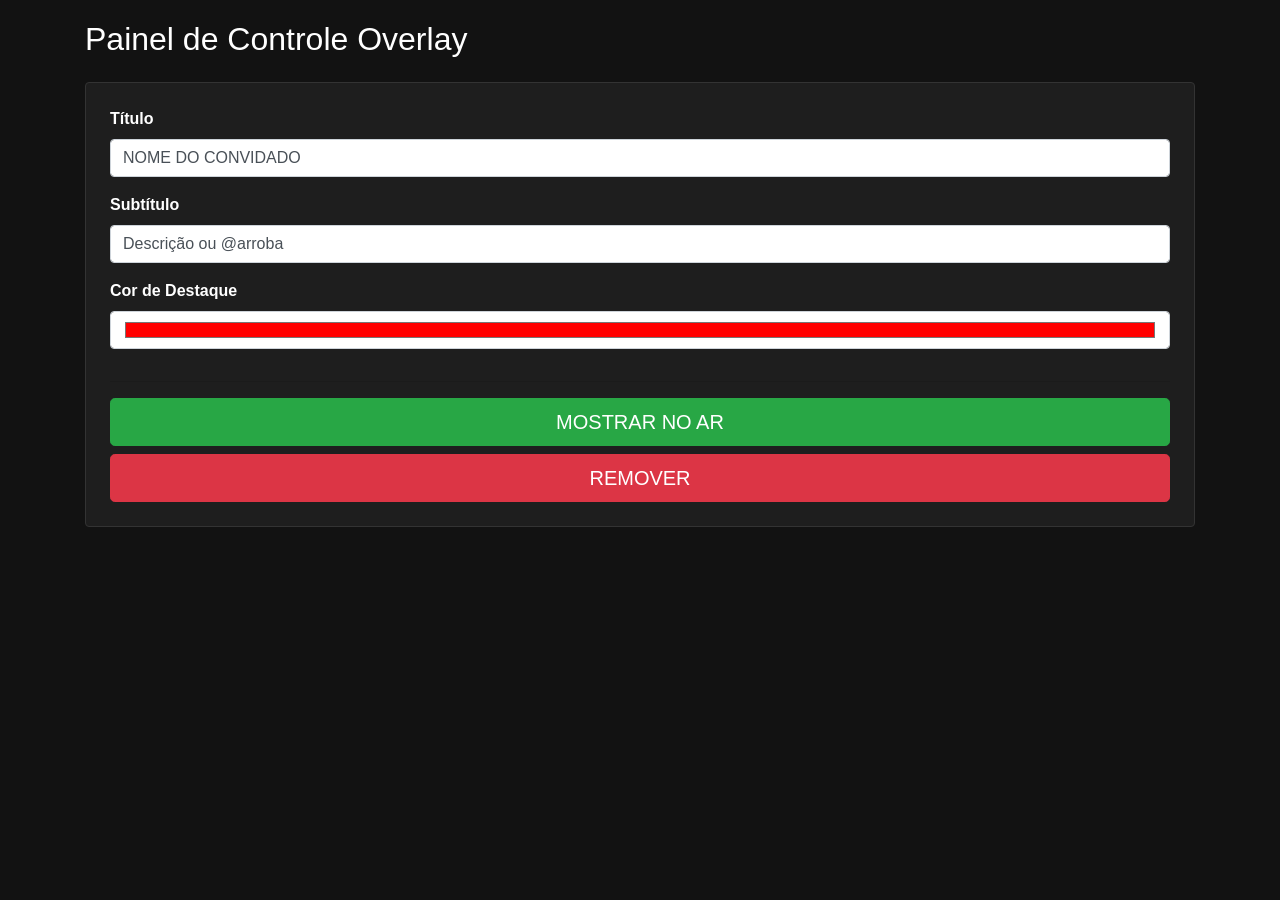
==== control.html @ b92c2464 "Create control.html" ====
<!DOCTYPE html>
<html lang="pt-br">
<head>
    <meta charset="UTF-8">
    <link rel="stylesheet" href="https://cdnjs.cloudflare.com/ajax/libs/twitter-bootstrap/4.5.3/css/bootstrap.min.css">
    <style>
        body { background: #121212; color: white; padding: 20px; }
        .card { background: #1e1e1e; border: 1px solid #333; }
        label { font-weight: bold; }
    </style>
</head>
<body>
    <div class="container">
        <h2 class="mb-4">Painel de Controle Overlay</h2>
        
        <div class="card p-4">
            <div class="form-group">
                <label>Título</label>
                <input type="text" id="title" class="form-control" value="NOME DO CONVIDADO">
            </div>
            <div class="form-group">
                <label>Subtítulo</label>
                <input type="text" id="subtitle" class="form-control" value="Descrição ou @arroba">
            </div>
            <div class="form-group">
                <label>Cor de Destaque</label>
                <input type="color" id="color" class="form-control" value="#ff0000">
            </div>
            <hr>
            <button class="btn btn-success btn-lg btn-block" onclick="sendData(true)">MOSTRAR NO AR</button>
            <button class="btn btn-danger btn-lg btn-block" onclick="sendData(false)">REMOVER</button>
        </div>
    </div>

    <script>
        function sendData(isVisible) {
            const data = {
                title: document.getElementById('title').value,
                subtitle: document.getElementById('subtitle').value,
                color: document.getElementById('color').value,
                visible: isVisible
            };
            localStorage.setItem('overlayData', JSON.stringify(data));
        }
    </script>
</body>
</html>
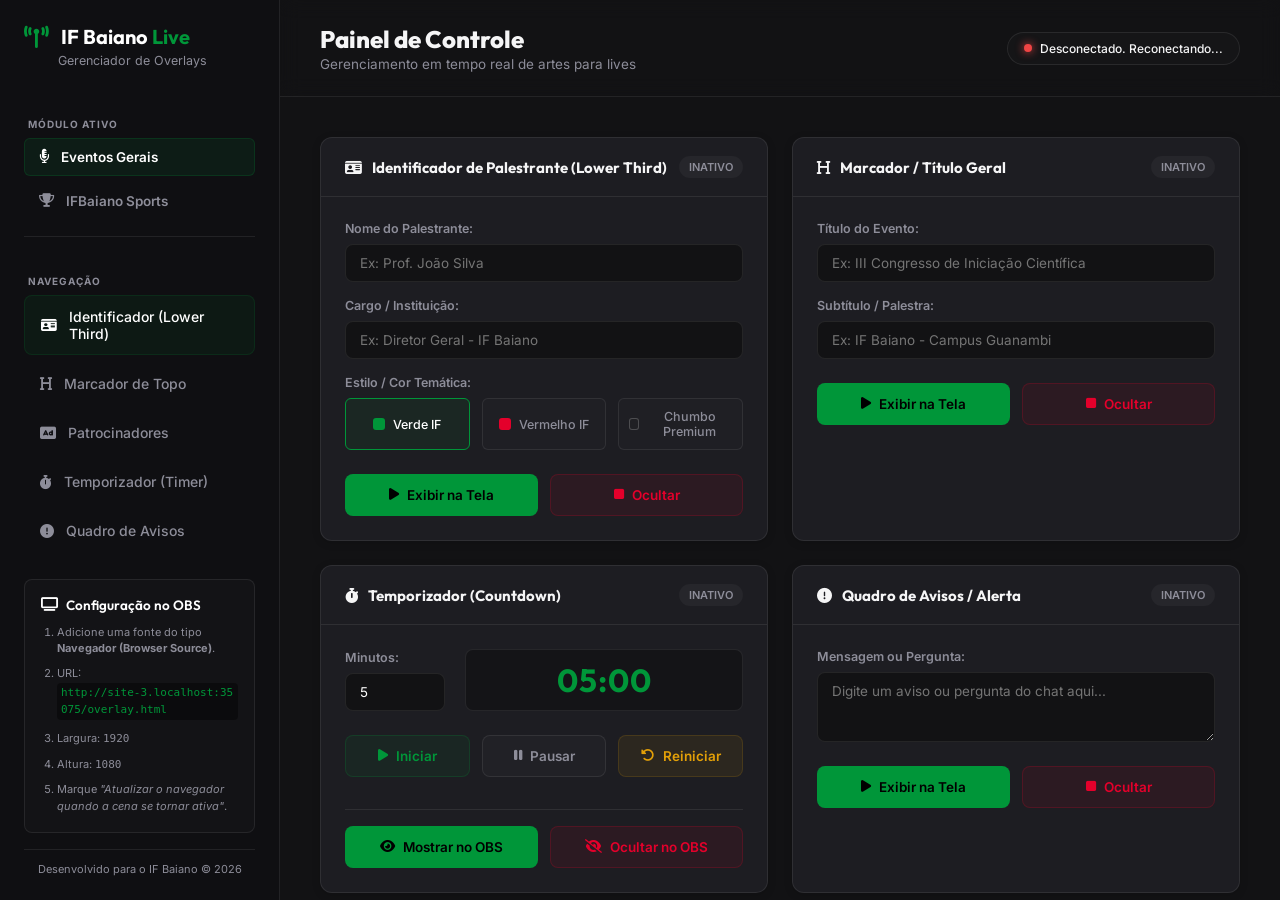
==== commit 7d9ba683: "att" ====
--- a/control.html
+++ b/control.html
@@ -1,47 +1,273 @@
 <!DOCTYPE html>
-<html lang="pt-br">
+<html lang="pt-BR">
 <head>
-    <meta charset="UTF-8">
-    <link rel="stylesheet" href="https://cdnjs.cloudflare.com/ajax/libs/twitter-bootstrap/4.5.3/css/bootstrap.min.css">
-    <style>
-        body { background: #121212; color: white; padding: 20px; }
-        .card { background: #1e1e1e; border: 1px solid #333; }
-        label { font-weight: bold; }
-    </style>
+  <meta charset="UTF-8">
+  <meta name="viewport" content="width=device-width, initial-scale=1.0">
+  <title>Painel de Controle de Overlays — IF Baiano</title>
+  <!-- Google Fonts: Inter & Outfit -->
+  <link rel="preconnect" href="https://fonts.googleapis.com">
+  <link rel="preconnect" href="https://fonts.gstatic.com" crossorigin>
+  <link href="https://fonts.googleapis.com/css2?family=Inter:wght@300;400;500;600;700&family=Outfit:wght@400;600;700;800&display=swap" rel="stylesheet">
+  <!-- FontAwesome Icons -->
+  <link rel="stylesheet" href="https://cdnjs.cloudflare.com/ajax/libs/font-awesome/6.4.0/css/all.min.css">
+  <!-- Custom CSS -->
+  <link rel="stylesheet" href="static/css/control.css">
 </head>
 <body>
-    <div class="container">
-        <h2 class="mb-4">Painel de Controle Overlay</h2>
+  <div class="app-wrapper">
+    <!-- SIDEBAR -->
+    <aside class="sidebar">
+      <div class="sidebar-header">
+        <div class="logo">
+          <i class="fa-solid fa-tower-broadcast logo-icon"></i>
+          <span>IF Baiano <span class="accent-text">Live</span></span>
+        </div>
+        <p class="tagline">Gerenciador de Overlays</p>
+      </div>
+
+      <div class="sidebar-section-title">Módulo Ativo</div>
+      <div class="module-selector-tabs">
+        <a href="control.html" class="module-tab active events"><i class="fa-solid fa-microphone-lines"></i> Eventos Gerais</a>
+        <a href="control_sports.html" class="module-tab"><i class="fa-solid fa-trophy"></i> IFBaiano Sports</a>
+      </div>
+
+      <div class="sidebar-section-title">Navegação</div>
+      <nav class="sidebar-nav">
+        <a href="#sec-lower-third" class="nav-item active">
+          <i class="fa-solid fa-id-card"></i> Identificador (Lower Third)
+        </a>
+        <a href="#sec-title" class="nav-item">
+          <i class="fa-solid fa-heading"></i> Marcador de Topo
+        </a>
+        <a href="#sec-sponsors" class="nav-item">
+          <i class="fa-solid fa-rectangle-ad"></i> Patrocinadores
+        </a>
+        <a href="#sec-timer" class="nav-item">
+          <i class="fa-solid fa-stopwatch"></i> Temporizador (Timer)
+        </a>
+        <a href="#sec-alert" class="nav-item">
+          <i class="fa-solid fa-circle-exclamation"></i> Quadro de Avisos
+        </a>
+      </nav>
+
+      <div class="obs-instructions-card">
+        <h4><i class="fa-solid fa-tv"></i> Configuração no OBS</h4>
+        <ol>
+          <li>Adicione uma fonte do tipo <strong>Navegador (Browser Source)</strong>.</li>
+          <li>URL: <code class="code-url" id="obs-url">http://localhost:8000/overlay</code></li>
+          <li>Largura: <code>1920</code></li>
+          <li>Altura: <code>1080</code></li>
+          <li>Marque <em>"Atualizar o navegador quando a cena se tornar ativa"</em>.</li>
+        </ol>
+      </div>
+      
+      <div class="sidebar-footer">
+        <p>Desenvolvido para o IF Baiano &copy; 2026</p>
+      </div>
+    </aside>
+
+    <!-- MAIN DASHBOARD AREA -->
+    <main class="main-content">
+      <header class="topbar">
+        <div class="topbar-title">
+          <h1>Painel de Controle</h1>
+          <p>Gerenciamento em tempo real de artes para lives</p>
+        </div>
+        <div class="connection-status">
+          <span class="status-dot online"></span>
+          <span id="status-label">Servidor Conectado</span>
+        </div>
+      </header>
+
+      <div class="dashboard-grid">
         
-        <div class="card p-4">
-            <div class="form-group">
-                <label>Título</label>
-                <input type="text" id="title" class="form-control" value="NOME DO CONVIDADO">
-            </div>
-            <div class="form-group">
-                <label>Subtítulo</label>
-                <input type="text" id="subtitle" class="form-control" value="Descrição ou @arroba">
-            </div>
-            <div class="form-group">
-                <label>Cor de Destaque</label>
-                <input type="color" id="color" class="form-control" value="#ff0000">
-            </div>
-            <hr>
-            <button class="btn btn-success btn-lg btn-block" onclick="sendData(true)">MOSTRAR NO AR</button>
-            <button class="btn btn-danger btn-lg btn-block" onclick="sendData(false)">REMOVER</button>
-        </div>
-    </div>
-
-    <script>
-        function sendData(isVisible) {
-            const data = {
-                title: document.getElementById('title').value,
-                subtitle: document.getElementById('subtitle').value,
-                color: document.getElementById('color').value,
-                visible: isVisible
-            };
-            localStorage.setItem('overlayData', JSON.stringify(data));
-        }
-    </script>
+        <!-- LOWER THIRD SECTION -->
+        <section id="sec-lower-third" class="card control-card">
+          <div class="card-header">
+            <h3><i class="fa-solid fa-id-card"></i> Identificador de Palestrante (Lower Third)</h3>
+            <div class="status-indicator" id="indicator-lower-third">Inativo</div>
+          </div>
+          <div class="card-body">
+            <div class="form-group">
+              <label for="lt-name">Nome do Palestrante:</label>
+              <input type="text" id="lt-name" class="form-control" placeholder="Ex: Prof. João Silva">
+            </div>
+            <div class="form-group">
+              <label for="lt-role">Cargo / Instituição:</label>
+              <input type="text" id="lt-role" class="form-control" placeholder="Ex: Diretor Geral - IF Baiano">
+            </div>
+            
+            <div class="form-group">
+              <label>Estilo / Cor Temática:</label>
+              <div class="theme-selector">
+                <button class="theme-btn green active" data-style="green">
+                  <span class="color-preview"></span> Verde IF
+                </button>
+                <button class="theme-btn red" data-style="red">
+                  <span class="color-preview"></span> Vermelho IF
+                </button>
+                <button class="theme-btn dark" data-style="dark">
+                  <span class="color-preview"></span> Chumbo Premium
+                </button>
+              </div>
+            </div>
+
+            <div class="action-buttons">
+              <button class="btn btn-success" onclick="toggleOverlay('lower_third', true)">
+                <i class="fa-solid fa-play"></i> Exibir na Tela
+              </button>
+              <button class="btn btn-danger" onclick="toggleOverlay('lower_third', false)">
+                <i class="fa-solid fa-stop"></i> Ocultar
+              </button>
+            </div>
+          </div>
+        </section>
+
+        <!-- TOP BAR / TITLE SECTION -->
+        <section id="sec-title" class="card control-card">
+          <div class="card-header">
+            <h3><i class="fa-solid fa-heading"></i> Marcador / Título Geral</h3>
+            <div class="status-indicator" id="indicator-title">Inativo</div>
+          </div>
+          <div class="card-body">
+            <div class="form-group">
+              <label for="title-main">Título do Evento:</label>
+              <input type="text" id="title-main" class="form-control" placeholder="Ex: III Congresso de Iniciação Científica">
+            </div>
+            <div class="form-group">
+              <label for="title-sub">Subtítulo / Palestra:</label>
+              <input type="text" id="title-sub" class="form-control" placeholder="Ex: IF Baiano - Campus Guanambi">
+            </div>
+
+            <div class="action-buttons">
+              <button class="btn btn-success" onclick="toggleOverlay('title', true)">
+                <i class="fa-solid fa-play"></i> Exibir na Tela
+              </button>
+              <button class="btn btn-danger" onclick="toggleOverlay('title', false)">
+                <i class="fa-solid fa-stop"></i> Ocultar
+              </button>
+            </div>
+          </div>
+        </section>
+
+        <!-- COUNTDOWN TIMER SECTION -->
+        <section id="sec-timer" class="card control-card">
+          <div class="card-header">
+            <h3><i class="fa-solid fa-stopwatch"></i> Temporizador (Countdown)</h3>
+            <div class="status-indicator" id="indicator-timer">Inativo</div>
+          </div>
+          <div class="card-body">
+            <div class="timer-config-row">
+              <div class="form-group">
+                <label for="timer-min">Minutos:</label>
+                <input type="number" id="timer-min" class="form-control" min="1" max="99" value="5">
+              </div>
+              <div class="timer-display-box">
+                <span id="current-timer-val">05:00</span>
+              </div>
+            </div>
+
+            <div class="action-buttons timer-actions">
+              <button class="btn btn-primary" id="btn-timer-start" onclick="controlTimer('start')">
+                <i class="fa-solid fa-play"></i> Iniciar
+              </button>
+              <button class="btn btn-secondary" id="btn-timer-pause" onclick="controlTimer('pause')" disabled>
+                <i class="fa-solid fa-pause"></i> Pausar
+              </button>
+              <button class="btn btn-warning" onclick="controlTimer('reset')">
+                <i class="fa-solid fa-rotate-left"></i> Reiniciar
+              </button>
+            </div>
+
+            <div class="action-buttons" style="border-top: 1px solid var(--border-color); padding-top: 16px; margin-top: 16px;">
+              <button class="btn btn-success" onclick="toggleOverlay('timer', true)">
+                <i class="fa-solid fa-eye"></i> Mostrar no OBS
+              </button>
+              <button class="btn btn-danger" onclick="toggleOverlay('timer', false)">
+                <i class="fa-solid fa-eye-slash"></i> Ocultar no OBS
+              </button>
+            </div>
+          </div>
+        </section>
+
+        <!-- AVISOS / CHAT SECTION -->
+        <section id="sec-alert" class="card control-card">
+          <div class="card-header">
+            <h3><i class="fa-solid fa-circle-exclamation"></i> Quadro de Avisos / Alerta</h3>
+            <div class="status-indicator" id="indicator-alert">Inativo</div>
+          </div>
+          <div class="card-body">
+            <div class="form-group">
+              <label for="alert-msg">Mensagem ou Pergunta:</label>
+              <textarea id="alert-msg" class="form-control" rows="3" placeholder="Digite um aviso ou pergunta do chat aqui..."></textarea>
+            </div>
+
+            <div class="action-buttons">
+              <button class="btn btn-success" onclick="toggleOverlay('alert', true)">
+                <i class="fa-solid fa-play"></i> Exibir na Tela
+              </button>
+              <button class="btn btn-danger" onclick="toggleOverlay('alert', false)">
+                <i class="fa-solid fa-stop"></i> Ocultar
+              </button>
+            </div>
+          </div>
+        </section>
+
+        <!-- SPONSORS / PATROCINADORES SECTION -->
+        <section id="sec-sponsors" class="card control-card full-width-card">
+          <div class="card-header">
+            <h3><i class="fa-solid fa-rectangle-ad"></i> Gerenciamento de Patrocinadores (Carrossel)</h3>
+            <div class="status-indicator" id="indicator-sponsors">Inativo</div>
+          </div>
+          <div class="card-body">
+            <div class="sponsors-dashboard-grid">
+              
+              <!-- Left side: Upload and config -->
+              <div class="sponsors-config-panel">
+                <div class="form-group">
+                  <label><i class="fa-solid fa-cloud-arrow-up"></i> Upload de Nova Logo:</label>
+                  <div class="upload-zone" id="upload-zone">
+                    <input type="file" id="sponsor-file-input" style="display: none;" accept="image/*">
+                    <i class="fa-solid fa-image-portrait upload-icon"></i>
+                    <p>Arraste a logo aqui ou <span>clique para selecionar</span></p>
+                    <small>Arquivos permitidos: PNG, JPG, WEBP (prefira fundo transparente)</small>
+                  </div>
+                </div>
+                
+                <div class="form-group">
+                  <label for="sponsor-interval">Intervalo de Rotação (segundos):</label>
+                  <input type="number" id="sponsor-interval" class="form-control" value="5" min="2" max="60" onchange="updateSponsorInterval()">
+                </div>
+
+                <div class="action-buttons" style="margin-top: 24px;">
+                  <button class="btn btn-success" onclick="toggleOverlay('sponsors', true)">
+                    <i class="fa-solid fa-play"></i> Iniciar Carrossel
+                  </button>
+                  <button class="btn btn-danger" onclick="toggleOverlay('sponsors', false)">
+                    <i class="fa-solid fa-stop"></i> Parar Carrossel
+                  </button>
+                </div>
+              </div>
+
+              <!-- Right side: Sponsor Logos List -->
+              <div class="sponsors-list-panel">
+                <label><i class="fa-solid fa-list-check"></i> Logos no Servidor (Marque para ativar):</label>
+                <div class="sponsors-grid" id="sponsors-container">
+                  <div class="loading-state">
+                    <i class="fa-solid fa-circle-notch fa-spin"></i> Carregando logos...
+                  </div>
+                </div>
+              </div>
+
+            </div>
+          </div>
+        </section>
+
+      </div>
+    </main>
+  </div>
+
+  <!-- Main JavaScript File -->
+  <script src="static/js/control.js"></script>
 </body>
 </html>
--- a/static/css/control.css
+++ b/static/css/control.css
@@ -0,0 +1,708 @@
+:root {
+  --font-body: 'Inter', sans-serif;
+  --font-display: 'Outfit', sans-serif;
+  
+  --bg-app: #121214;
+  --bg-card: #1d1d22;
+  --bg-sidebar: #0f0f12;
+  --bg-input: #121214;
+  
+  --color-green: #009639;
+  --color-red: #e4002b;
+  --color-dark: #202024;
+  --color-accent: #009639;
+  --color-warning: #e3a008;
+  
+  --border-color: rgba(255, 255, 255, 0.08);
+  --text-primary: #f5f5f6;
+  --text-muted: #8d8d99;
+  
+  --transition-fast: 0.2s ease;
+  --transition-normal: 0.3s cubic-bezier(0.4, 0, 0.2, 1);
+  
+  --shadow-sm: 0 2px 8px rgba(0, 0, 0, 0.15);
+  --shadow-lg: 0 10px 30px rgba(0, 0, 0, 0.3);
+}
+
+* {
+  box-sizing: border-box;
+  margin: 0;
+  padding: 0;
+}
+
+body {
+  font-family: var(--font-body);
+  background-color: var(--bg-app);
+  color: var(--text-primary);
+  height: 100vh;
+  overflow: hidden;
+  -webkit-font-smoothing: antialiased;
+}
+
+.app-wrapper {
+  display: flex;
+  height: 100vh;
+}
+
+/* SIDEBAR STYLES */
+.sidebar {
+  width: 280px;
+  background-color: var(--bg-sidebar);
+  border-right: 1px solid var(--border-color);
+  display: flex;
+  flex-direction: column;
+  padding: 24px;
+}
+
+.sidebar-header {
+  margin-bottom: 32px;
+}
+
+.logo {
+  display: flex;
+  align-items: center;
+  gap: 12px;
+  font-family: var(--font-display);
+  font-size: 20px;
+  font-weight: 700;
+  color: #fff;
+}
+
+.logo-icon {
+  color: var(--color-green);
+  font-size: 22px;
+}
+
+.accent-text {
+  color: var(--color-green);
+}
+
+.tagline {
+  font-size: 12.5px;
+  color: var(--text-muted);
+  margin-top: 4px;
+  margin-left: 34px;
+}
+
+/* MODULE TABS STYLES */
+.sidebar-section-title {
+  font-size: 10px;
+  font-weight: 700;
+  text-transform: uppercase;
+  color: var(--text-muted);
+  margin: 18px 0 8px 4px;
+  letter-spacing: 1px;
+}
+
+.module-selector-tabs {
+  display: flex;
+  flex-direction: column;
+  gap: 6px;
+  margin-bottom: 20px;
+  border-bottom: 1px solid var(--border-color);
+  padding-bottom: 16px;
+}
+
+.module-tab {
+  display: flex;
+  align-items: center;
+  gap: 12px;
+  padding: 10px 14px;
+  color: var(--text-muted);
+  text-decoration: none;
+  font-size: 13.5px;
+  font-weight: 600;
+  border-radius: 6px;
+  border: 1px solid transparent;
+  transition: var(--transition-fast);
+}
+
+.module-tab:hover {
+  color: #fff;
+  background-color: rgba(255, 255, 255, 0.02);
+}
+
+.module-tab.active.events {
+  color: #fff;
+  background-color: rgba(0, 150, 57, 0.1);
+  border: 1px solid rgba(0, 150, 57, 0.2);
+}
+
+.module-tab.active.sports {
+  color: #fff;
+  background-color: rgba(228, 0, 43, 0.1);
+  border: 1px solid rgba(228, 0, 43, 0.2);
+}
+
+.sidebar-nav {
+  display: flex;
+  flex-direction: column;
+  gap: 8px;
+  margin-bottom: auto;
+}
+
+.nav-item {
+  display: flex;
+  align-items: center;
+  gap: 12px;
+  padding: 12px 16px;
+  color: var(--text-muted);
+  text-decoration: none;
+  font-size: 14px;
+  font-weight: 500;
+  border-radius: 8px;
+  transition: var(--transition-fast);
+}
+
+.nav-item:hover {
+  color: #fff;
+  background-color: rgba(255, 255, 255, 0.02);
+}
+
+.nav-item.active {
+  color: #fff;
+  background-color: rgba(0, 150, 57, 0.08);
+  border: 1px solid rgba(0, 150, 57, 0.15);
+}
+
+.obs-instructions-card {
+  background-color: rgba(255, 255, 255, 0.02);
+  border: 1px solid var(--border-color);
+  border-radius: 8px;
+  padding: 16px;
+  margin-bottom: 16px;
+}
+
+.obs-instructions-card h4 {
+  font-family: var(--font-display);
+  font-size: 13.5px;
+  font-weight: 600;
+  margin-bottom: 10px;
+  color: #fff;
+  display: flex;
+  align-items: center;
+  gap: 8px;
+}
+
+.obs-instructions-card ol {
+  padding-left: 16px;
+  font-size: 11px;
+  line-height: 1.5;
+  color: var(--text-muted);
+  display: flex;
+  flex-direction: column;
+  gap: 6px;
+}
+
+.obs-instructions-card ol li {
+  margin-bottom: 2px;
+}
+
+.code-url {
+  background-color: rgba(0, 0, 0, 0.4);
+  padding: 2px 4px;
+  border-radius: 4px;
+  color: var(--color-green);
+  word-break: break-all;
+  display: inline-block;
+  font-family: monospace;
+  margin: 2px 0;
+}
+
+.sidebar-footer {
+  font-size: 11px;
+  color: var(--text-muted);
+  text-align: center;
+  border-top: 1px solid var(--border-color);
+  padding-top: 12px;
+}
+
+/* MAIN CONTENT AREA */
+.main-content {
+  flex: 1;
+  display: flex;
+  flex-direction: column;
+  overflow-y: auto;
+}
+
+.topbar {
+  padding: 24px 40px;
+  border-bottom: 1px solid var(--border-color);
+  display: flex;
+  justify-content: space-between;
+  align-items: center;
+  background-color: rgba(18, 18, 20, 0.5);
+  backdrop-filter: blur(10px);
+  position: sticky;
+  top: 0;
+  z-index: 10;
+}
+
+.topbar-title h1 {
+  font-family: var(--font-display);
+  font-size: 24px;
+  font-weight: 800;
+}
+
+.topbar-title p {
+  font-size: 13.5px;
+  color: var(--text-muted);
+  margin-top: 2px;
+}
+
+.connection-status {
+  display: flex;
+  align-items: center;
+  gap: 8px;
+  background-color: rgba(255, 255, 255, 0.02);
+  border: 1px solid var(--border-color);
+  padding: 8px 16px;
+  border-radius: 20px;
+  font-size: 12px;
+  font-weight: 500;
+}
+
+.status-dot {
+  width: 8px;
+  height: 8px;
+  border-radius: 50%;
+}
+
+.status-dot.online {
+  background-color: #10b981;
+  box-shadow: 0 0 8px #10b981;
+}
+
+.status-dot.offline {
+  background-color: #ef4444;
+  box-shadow: 0 0 8px #ef4444;
+}
+
+/* DASHBOARD GRID */
+.dashboard-grid {
+  padding: 40px;
+  display: grid;
+  grid-template-columns: repeat(2, 1fr);
+  gap: 24px;
+  max-width: 1400px;
+  width: 100%;
+  margin: 0 auto;
+}
+
+.card {
+  background-color: var(--bg-card);
+  border: 1px solid var(--border-color);
+  border-radius: 12px;
+  display: flex;
+  flex-direction: column;
+  overflow: hidden;
+  box-shadow: var(--shadow-sm);
+  transition: transform var(--transition-fast), border-color var(--transition-fast);
+}
+
+.card:hover {
+  border-color: rgba(255, 255, 255, 0.12);
+}
+
+.card-header {
+  padding: 18px 24px;
+  border-bottom: 1px solid var(--border-color);
+  display: flex;
+  justify-content: space-between;
+  align-items: center;
+}
+
+.card-header h3 {
+  font-family: var(--font-display);
+  font-size: 15px;
+  font-weight: 700;
+  display: flex;
+  align-items: center;
+  gap: 10px;
+}
+
+.status-indicator {
+  font-size: 11px;
+  font-weight: 600;
+  text-transform: uppercase;
+  padding: 4px 10px;
+  border-radius: 20px;
+  background-color: rgba(255, 255, 255, 0.04);
+  color: var(--text-muted);
+}
+
+.status-indicator.showing {
+  background-color: rgba(16, 185, 129, 0.1);
+  color: #10b981;
+  border: 1px solid rgba(16, 185, 129, 0.15);
+  animation: pulse 2s infinite;
+}
+
+@keyframes pulse {
+  0% { opacity: 0.8; }
+  50% { opacity: 0.5; }
+  100% { opacity: 0.8; }
+}
+
+.card-body {
+  padding: 24px;
+  flex: 1;
+  display: flex;
+  flex-direction: column;
+  gap: 16px;
+}
+
+/* FORM ELEMENTS */
+.form-group {
+  display: flex;
+  flex-direction: column;
+  gap: 8px;
+}
+
+.form-group label {
+  font-size: 12.5px;
+  font-weight: 600;
+  color: var(--text-muted);
+}
+
+.form-control {
+  background-color: var(--bg-input);
+  border: 1px solid var(--border-color);
+  border-radius: 8px;
+  padding: 10px 14px;
+  color: #fff;
+  font-family: var(--font-body);
+  font-size: 13.5px;
+  outline: none;
+  transition: border-color var(--transition-fast), box-shadow var(--transition-fast);
+  width: 100%;
+}
+
+.form-control:focus {
+  border-color: var(--color-green);
+  box-shadow: 0 0 0 2px rgba(0, 150, 57, 0.15);
+}
+
+textarea.form-control {
+  resize: vertical;
+}
+
+/* STYLE / THEME SELECTOR */
+.theme-selector {
+  display: flex;
+  gap: 12px;
+}
+
+.theme-btn {
+  flex: 1;
+  display: flex;
+  align-items: center;
+  justify-content: center;
+  gap: 8px;
+  background-color: rgba(255, 255, 255, 0.01);
+  border: 1px solid var(--border-color);
+  color: var(--text-muted);
+  font-family: var(--font-body);
+  font-size: 12.5px;
+  font-weight: 500;
+  padding: 10px;
+  border-radius: 6px;
+  cursor: pointer;
+  transition: var(--transition-fast);
+}
+
+.theme-btn:hover {
+  background-color: rgba(255, 255, 255, 0.03);
+  color: #fff;
+}
+
+.theme-btn.active {
+  color: #fff;
+  border-color: var(--theme-color);
+  background-color: var(--theme-bg);
+}
+
+.theme-btn.green {
+  --theme-color: var(--color-green);
+  --theme-bg: rgba(0, 150, 57, 0.08);
+}
+.theme-btn.green .color-preview { background-color: var(--color-green); }
+
+.theme-btn.red {
+  --theme-color: var(--color-red);
+  --theme-bg: rgba(228, 0, 43, 0.08);
+}
+.theme-btn.red .color-preview { background-color: var(--color-red); }
+
+.theme-btn.dark {
+  --theme-color: #fff;
+  --theme-bg: rgba(255, 255, 255, 0.05);
+}
+.theme-btn.dark .color-preview { background-color: var(--color-dark); border: 1px solid rgba(255,255,255,0.2); }
+
+.color-preview {
+  width: 12px;
+  height: 12px;
+  border-radius: 3px;
+  display: inline-block;
+}
+
+/* BUTTONS */
+.action-buttons {
+  display: flex;
+  gap: 12px;
+  margin-top: 8px;
+}
+
+.btn {
+  flex: 1;
+  padding: 12px;
+  border-radius: 8px;
+  font-family: var(--font-body);
+  font-size: 13.5px;
+  font-weight: 600;
+  cursor: pointer;
+  display: flex;
+  align-items: center;
+  justify-content: center;
+  gap: 8px;
+  transition: var(--transition-fast);
+  border: 1px solid transparent;
+}
+
+.btn-success {
+  background-color: var(--color-green);
+  color: #000;
+}
+
+.btn-success:hover {
+  opacity: 0.9;
+  box-shadow: 0 0 15px rgba(0, 150, 57, 0.25);
+}
+
+.btn-danger {
+  background-color: rgba(228, 0, 43, 0.08);
+  border-color: rgba(228, 0, 43, 0.2);
+  color: var(--color-red);
+}
+
+.btn-danger:hover {
+  background-color: var(--color-red);
+  color: #fff;
+  box-shadow: 0 0 15px rgba(228, 0, 43, 0.25);
+}
+
+.btn-primary {
+  background-color: rgba(0, 150, 57, 0.08);
+  border-color: rgba(0, 150, 57, 0.2);
+  color: var(--color-green);
+}
+
+.btn-primary:hover {
+  background-color: var(--color-green);
+  color: #000;
+}
+
+.btn-secondary {
+  background-color: rgba(255, 255, 255, 0.02);
+  border-color: var(--border-color);
+  color: var(--text-muted);
+}
+
+.btn-secondary:hover {
+  background-color: rgba(255, 255, 255, 0.06);
+  color: #fff;
+  border-color: rgba(255, 255, 255, 0.15);
+}
+
+.btn-warning {
+  background-color: rgba(227, 160, 8, 0.08);
+  border-color: rgba(227, 160, 8, 0.15);
+  color: var(--color-warning);
+}
+
+.btn-warning:hover {
+  background-color: var(--color-warning);
+  color: #000;
+}
+
+/* TIMER SPECIFIC ROW */
+.timer-config-row {
+  display: grid;
+  grid-template-columns: 100px 1fr;
+  gap: 20px;
+  align-items: end;
+}
+
+.timer-display-box {
+  background-color: rgba(0, 0, 0, 0.3);
+  border: 1px solid var(--border-color);
+  border-radius: 8px;
+  padding: 10px;
+  display: flex;
+  align-items: center;
+  justify-content: center;
+}
+
+#current-timer-val {
+  font-family: var(--font-display);
+  font-size: 32px;
+  font-weight: 700;
+  color: var(--color-green);
+  letter-spacing: 1px;
+}
+
+/* SPONSOR SECTION */
+.full-width-card {
+  grid-column: span 2;
+}
+
+.sponsors-dashboard-grid {
+  display: grid;
+  grid-template-columns: 350px 1fr;
+  gap: 32px;
+}
+
+.upload-zone {
+  border: 2px dashed var(--border-color);
+  border-radius: 8px;
+  padding: 24px;
+  text-align: center;
+  cursor: pointer;
+  background-color: rgba(0,0,0,0.1);
+  transition: var(--transition-fast);
+}
+
+.upload-zone:hover, .upload-zone.dragover {
+  border-color: var(--color-green);
+  background-color: rgba(0, 150, 57, 0.02);
+}
+
+.upload-icon {
+  font-size: 28px;
+  color: var(--text-muted);
+  margin-bottom: 12px;
+}
+
+.upload-zone p {
+  font-size: 13px;
+  margin-bottom: 6px;
+  color: var(--text-primary);
+}
+
+.upload-zone p span {
+  color: var(--color-green);
+  text-decoration: underline;
+}
+
+.upload-zone small {
+  font-size: 11px;
+  color: var(--text-muted);
+  display: block;
+}
+
+.sponsors-list-panel {
+  display: flex;
+  flex-direction: column;
+  gap: 12px;
+  border-left: 1px solid var(--border-color);
+  padding-left: 32px;
+}
+
+.sponsors-list-panel label {
+  font-size: 13px;
+  font-weight: 600;
+  color: var(--text-muted);
+}
+
+.sponsors-grid {
+  display: grid;
+  grid-template-columns: repeat(auto-fill, minmax(130px, 1fr));
+  gap: 16px;
+  overflow-y: auto;
+  max-height: 300px;
+  padding-right: 8px;
+}
+
+.sponsor-item-card {
+  background-color: rgba(0,0,0,0.2);
+  border: 1px solid var(--border-color);
+  border-radius: 8px;
+  padding: 12px;
+  position: relative;
+  display: flex;
+  flex-direction: column;
+  align-items: center;
+  gap: 10px;
+  cursor: pointer;
+}
+
+.sponsor-item-card:hover {
+  border-color: rgba(255, 255, 255, 0.15);
+}
+
+.sponsor-img-wrapper {
+  width: 100%;
+  height: 60px;
+  background-color: #fff;
+  border-radius: 6px;
+  padding: 6px;
+  display: flex;
+  align-items: center;
+  justify-content: center;
+}
+
+.sponsor-img-wrapper img {
+  max-width: 100%;
+  max-height: 100%;
+  object-fit: contain;
+}
+
+.sponsor-card-footer {
+  display: flex;
+  justify-content: space-between;
+  width: 100%;
+  align-items: center;
+}
+
+.sponsor-checkbox-wrapper {
+  display: flex;
+  align-items: center;
+}
+
+.sponsor-checkbox {
+  width: 16px;
+  height: 16px;
+  accent-color: var(--color-green);
+}
+
+.delete-sponsor-btn {
+  background: transparent;
+  border: none;
+  color: var(--text-muted);
+  cursor: pointer;
+  font-size: 12.5px;
+  padding: 4px;
+  transition: var(--transition-fast);
+}
+
+.delete-sponsor-btn:hover {
+  color: var(--color-red);
+}
+
+.loading-state {
+  grid-column: 1 / -1;
+  text-align: center;
+  color: var(--text-muted);
+  padding: 40px;
+  font-size: 13.5px;
+  display: flex;
+  flex-direction: column;
+  align-items: center;
+  gap: 12px;
+}
+
+.loading-state i {
+  font-size: 24px;
+  color: var(--color-green);
+}
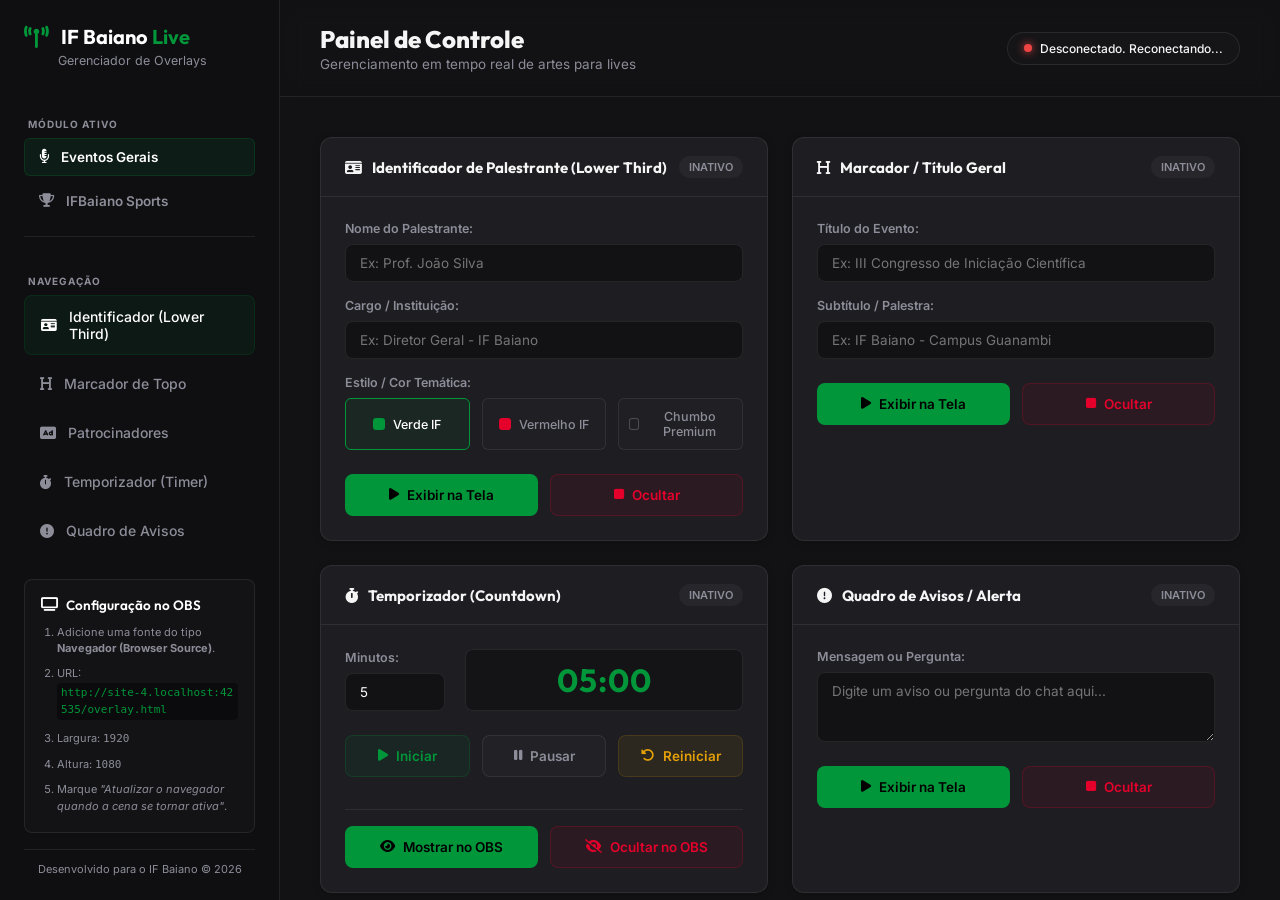
==== commit b923e29d: "att" ====
--- a/control.html
+++ b/control.html
@@ -74,8 +74,8 @@
           <p>Gerenciamento em tempo real de artes para lives</p>
         </div>
         <div class="connection-status">
-          <span class="status-dot online"></span>
-          <span id="status-label">Servidor Conectado</span>
+          <span class="status-dot offline"></span>
+          <span id="status-label">Desconectado</span>
         </div>
       </header>
 
